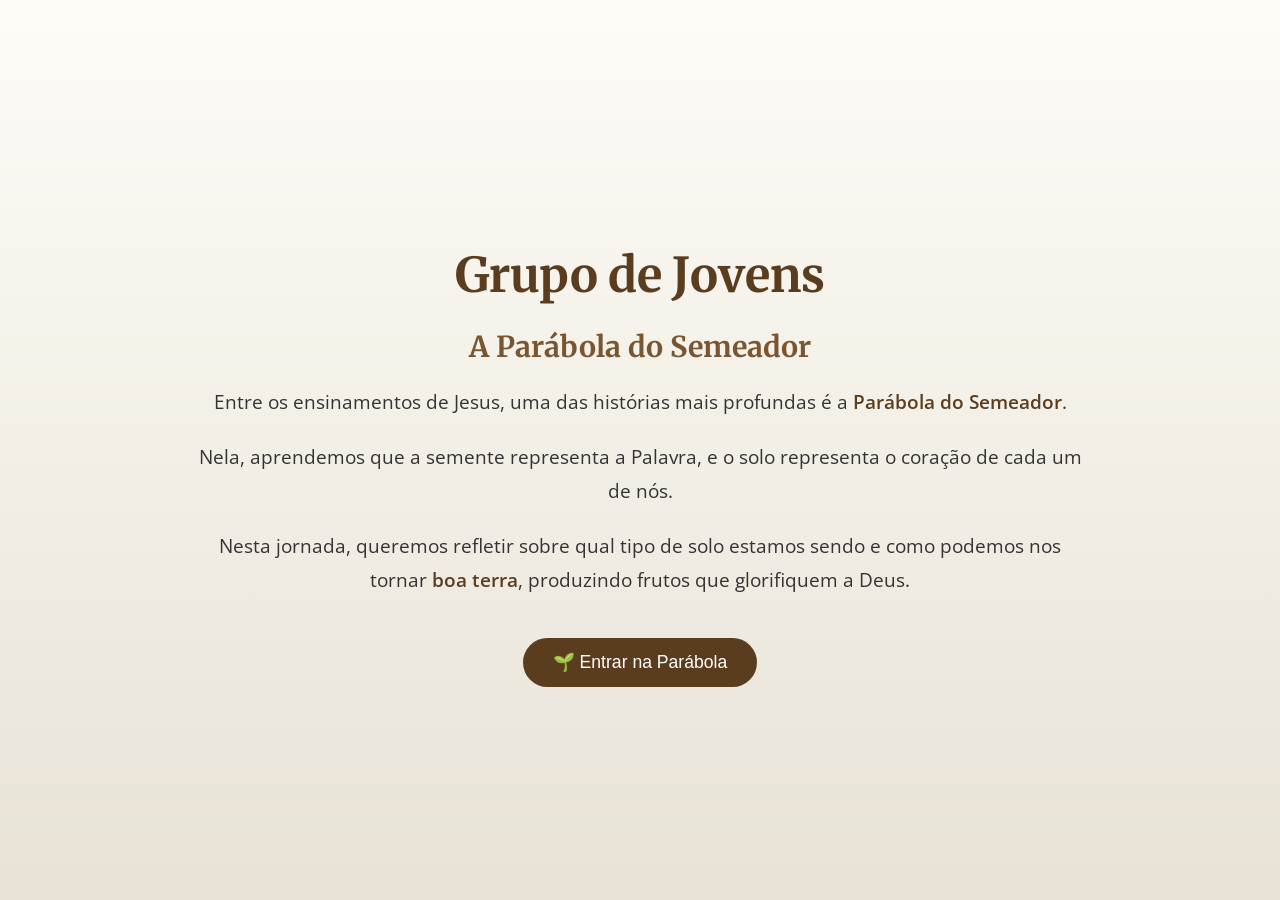
==== index.html @ f618abe8 "trinitas" ====
<!DOCTYPE html>
<html lang="pt-BR">
<head>
    <meta charset="UTF-8">
    <meta name="viewport" content="width=device-width, initial-scale=1.0">
    <title>Grupo de Jovens - Parábola do Semeador</title>

    <!-- Mesmas fontes -->
    <link href="https://fonts.googleapis.com/css2?family=Merriweather:wght@400;700&family=Open+Sans:wght@400;600&display=swap" rel="stylesheet">

    <style>
        body {
            margin: 0;
            font-family: 'Open Sans', sans-serif;
            background: linear-gradient(to bottom, #fdfcf7, #e8e2d6);
            color: #333;
            display: flex;
            justify-content: center;
            align-items: center;
            min-height: 100vh;
            text-align: center;
        }

        .container {
            max-width: 900px;
            padding: 40px 20px;
            animation: fadeIn 1.5s ease-in-out;
        }

        h1 {
            font-family: 'Merriweather', serif;
            font-size: 3em;
            color: #5a3d1e;
            margin-bottom: 20px;
        }

        h2 {
            font-family: 'Merriweather', serif;
            font-size: 1.8em;
            color: #7a5630;
            margin-bottom: 20px;
        }

        p {
            font-size: 1.2em;
            line-height: 1.8;
            margin-bottom: 20px;
        }

        .highlight {
            font-weight: 600;
            color: #5a3d1e;
        }

        button {
            background: #5a3d1e;
            color: white;
            border: none;
            padding: 14px 30px;
            border-radius: 30px;
            cursor: pointer;
            font-size: 1.1em;
            transition: all 0.3s ease;
            margin-top: 20px;
        }

        button:hover {
            background: #7a5630;
            transform: scale(1.05);
        }

        @keyframes fadeIn {
            from { opacity: 0; transform: translateY(20px); }
            to { opacity: 1; transform: translateY(0); }
        }

        @media (max-width: 600px) {
            h1 { font-size: 2em; }
            h2 { font-size: 1.4em; }
            p { font-size: 1em; }
        }
    </style>
</head>

<body>

    <div class="container">
        <h1>Grupo de Jovens</h1>
        <h2>A Parábola do Semeador</h2>

        <p>
            Entre os ensinamentos de Jesus, uma das histórias mais profundas é a
            <span class="highlight">Parábola do Semeador</span>.
        </p>

        <p>
            Nela, aprendemos que a semente representa a Palavra,
            e o solo representa o coração de cada um de nós.
        </p>

        <p>
            Nesta jornada, queremos refletir sobre qual tipo de solo estamos sendo
            e como podemos nos tornar <span class="highlight">boa terra</span>,
            produzindo frutos que glorifiquem a Deus.
        </p>
<footer>
 <button onclick="window.location.href='parabola.html'">
            🌱 Entrar na Parábola
        </button>
</footer>
       
    </div>
</body>
</html>
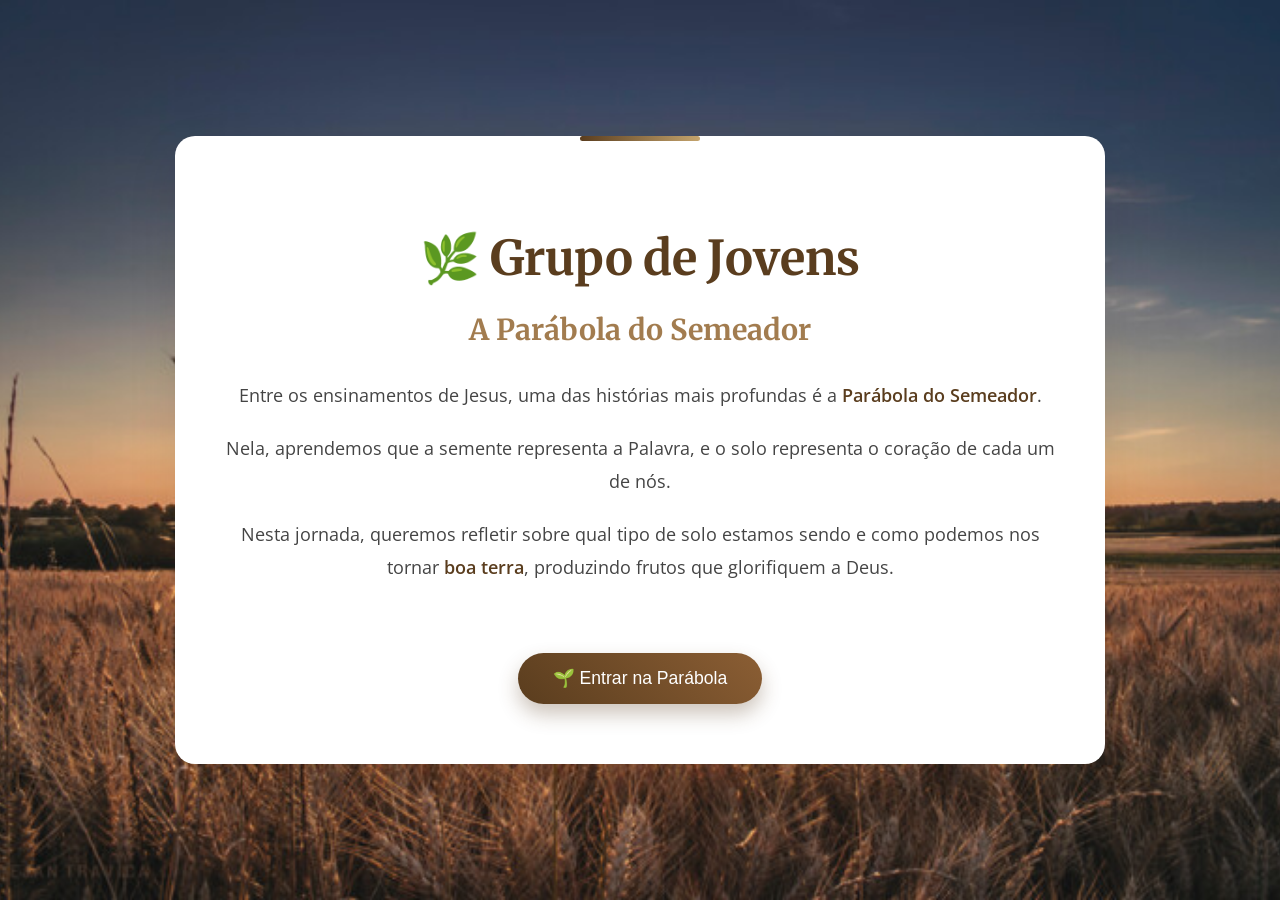
==== commit c27a2bef: "teste" ====
--- a/index.html
+++ b/index.html
@@ -5,45 +5,66 @@
     <meta name="viewport" content="width=device-width, initial-scale=1.0">
     <title>Grupo de Jovens - Parábola do Semeador</title>
 
-    <!-- Mesmas fontes -->
     <link href="https://fonts.googleapis.com/css2?family=Merriweather:wght@400;700&family=Open+Sans:wght@400;600&display=swap" rel="stylesheet">
 
     <style>
         body {
             margin: 0;
             font-family: 'Open Sans', sans-serif;
-            background: linear-gradient(to bottom, #fdfcf7, #e8e2d6);
-            color: #333;
             display: flex;
             justify-content: center;
             align-items: center;
             min-height: 100vh;
-            text-align: center;
+            justify-content: center;
+            align-items: center;
+            min-height: 100vh;
+            background-image: url(./imagem/foto1.jpg);
+            background-size: cover;
+            background-position: center;
+
         }
 
         .container {
-            max-width: 900px;
-            padding: 40px 20px;
-            animation: fadeIn 1.5s ease-in-out;
+            background: white;
+            max-width: 850px;
+            padding: 60px 40px;
+            border-radius: 20px;
+            box-shadow: 0 20px 50px rgba(0,0,0,0.1);
+            text-align: center;
+            animation: fadeIn 1.2s ease;
+            position: relative;
+        }
+
+        .container::before {
+            content: "";
+            position: absolute;
+            top: 0;
+            left: 50%;
+            transform: translateX(-50%);
+            width: 120px;
+            height: 5px;
+            background: linear-gradient(to right, #5a3d1e, #c5a46d);
+            border-radius: 10px;
         }
 
         h1 {
             font-family: 'Merriweather', serif;
             font-size: 3em;
             color: #5a3d1e;
-            margin-bottom: 20px;
+            margin-bottom: 10px;
         }
 
         h2 {
             font-family: 'Merriweather', serif;
             font-size: 1.8em;
-            color: #7a5630;
-            margin-bottom: 20px;
+            color: #a27c4f;
+            margin-bottom: 30px;
         }
 
         p {
-            font-size: 1.2em;
+            font-size: 1.15em;
             line-height: 1.8;
+            color: #444;
             margin-bottom: 20px;
         }
 
@@ -53,31 +74,54 @@
         }
 
         button {
-            background: #5a3d1e;
+            background: linear-gradient(45deg, #5a3d1e, #8b5e34);
             color: white;
             border: none;
-            padding: 14px 30px;
-            border-radius: 30px;
+            padding: 15px 35px;
+            border-radius: 50px;
             cursor: pointer;
             font-size: 1.1em;
-            transition: all 0.3s ease;
-            margin-top: 20px;
+            transition: 0.3s ease;
+            margin-top: 30px;
+            box-shadow: 0 10px 20px rgba(90,61,30,0.3);
         }
 
         button:hover {
-            background: #7a5630;
-            transform: scale(1.05);
+            transform: translateY(-3px);
+            box-shadow: 0 15px 30px rgba(90,61,30,0.4);
+        }
+
+        footer {
+            margin-top: 40px;
         }
 
         @keyframes fadeIn {
-            from { opacity: 0; transform: translateY(20px); }
-            to { opacity: 1; transform: translateY(0); }
+            from {
+                opacity: 0;
+                transform: translateY(20px);
+            }
+            to {
+                opacity: 1;
+                transform: translateY(0);
+            }
         }
 
         @media (max-width: 600px) {
-            h1 { font-size: 2em; }
-            h2 { font-size: 1.4em; }
-            p { font-size: 1em; }
+            .container {
+                padding: 40px 20px;
+            }
+
+            h1 {
+                font-size: 2em;
+            }
+
+            h2 {
+                font-size: 1.4em;
+            }
+
+            p {
+                font-size: 1em;
+            }
         }
     </style>
 </head>
@@ -85,7 +129,7 @@
 <body>
 
     <div class="container">
-        <h1>Grupo de Jovens</h1>
+        <h1>🌿 Grupo de Jovens</h1>
         <h2>A Parábola do Semeador</h2>
 
         <p>
@@ -103,12 +147,13 @@
             e como podemos nos tornar <span class="highlight">boa terra</span>,
             produzindo frutos que glorifiquem a Deus.
         </p>
-<footer>
- <button onclick="window.location.href='parabola.html'">
-            🌱 Entrar na Parábola
-        </button>
-</footer>
-       
+
+        <footer>
+            <button onclick="window.location.href='parabola.html'">
+                🌱 Entrar na Parábola
+            </button>
+        </footer>
     </div>
+
 </body>
 </html>
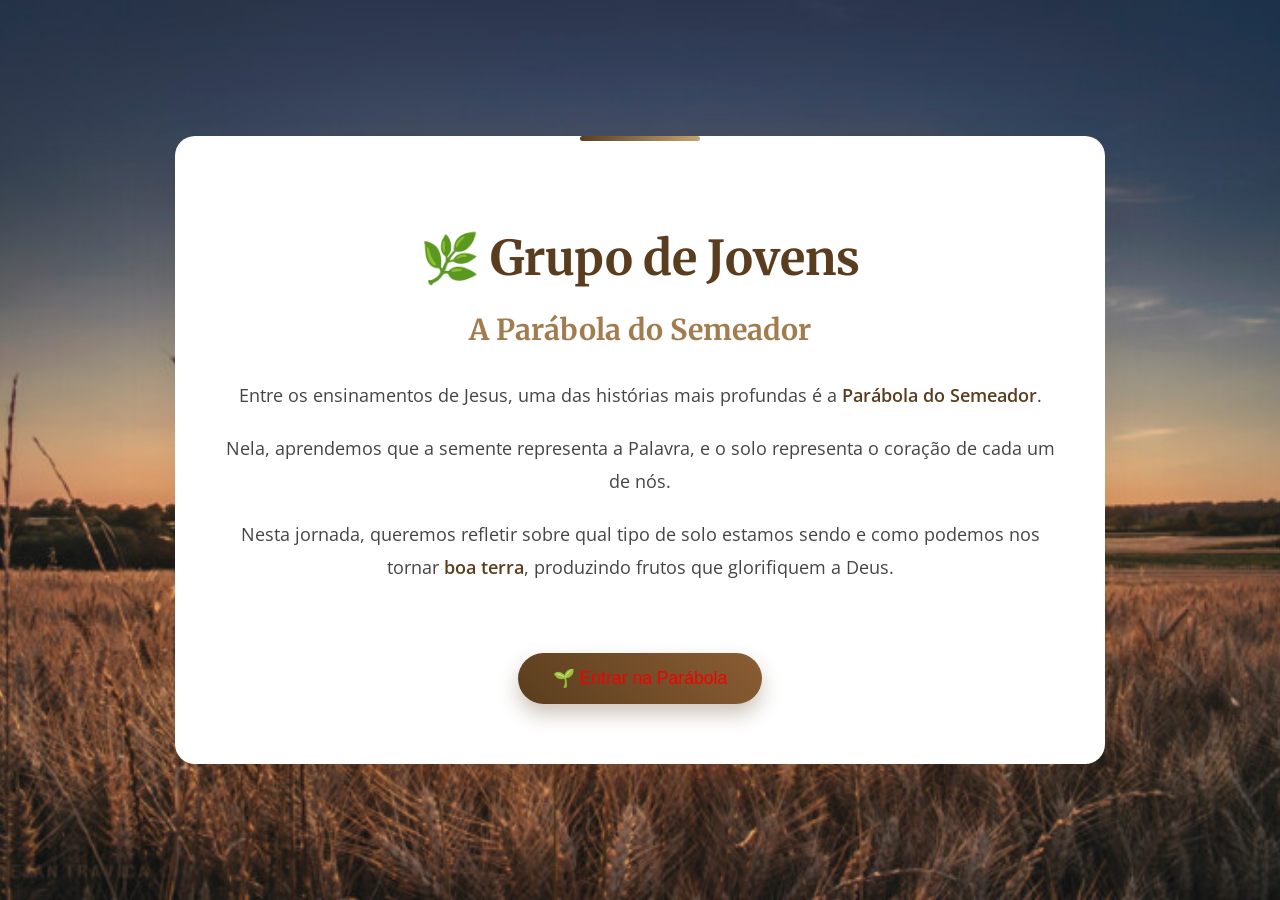
==== commit bacfc36e: "vbbbbbbbbbbbbb" ====
--- a/index.html
+++ b/index.html
@@ -75,7 +75,7 @@
 
         button {
             background: linear-gradient(45deg, #5a3d1e, #8b5e34);
-            color: white;
+            color: rgb(245, 0, 0);
             border: none;
             padding: 15px 35px;
             border-radius: 50px;
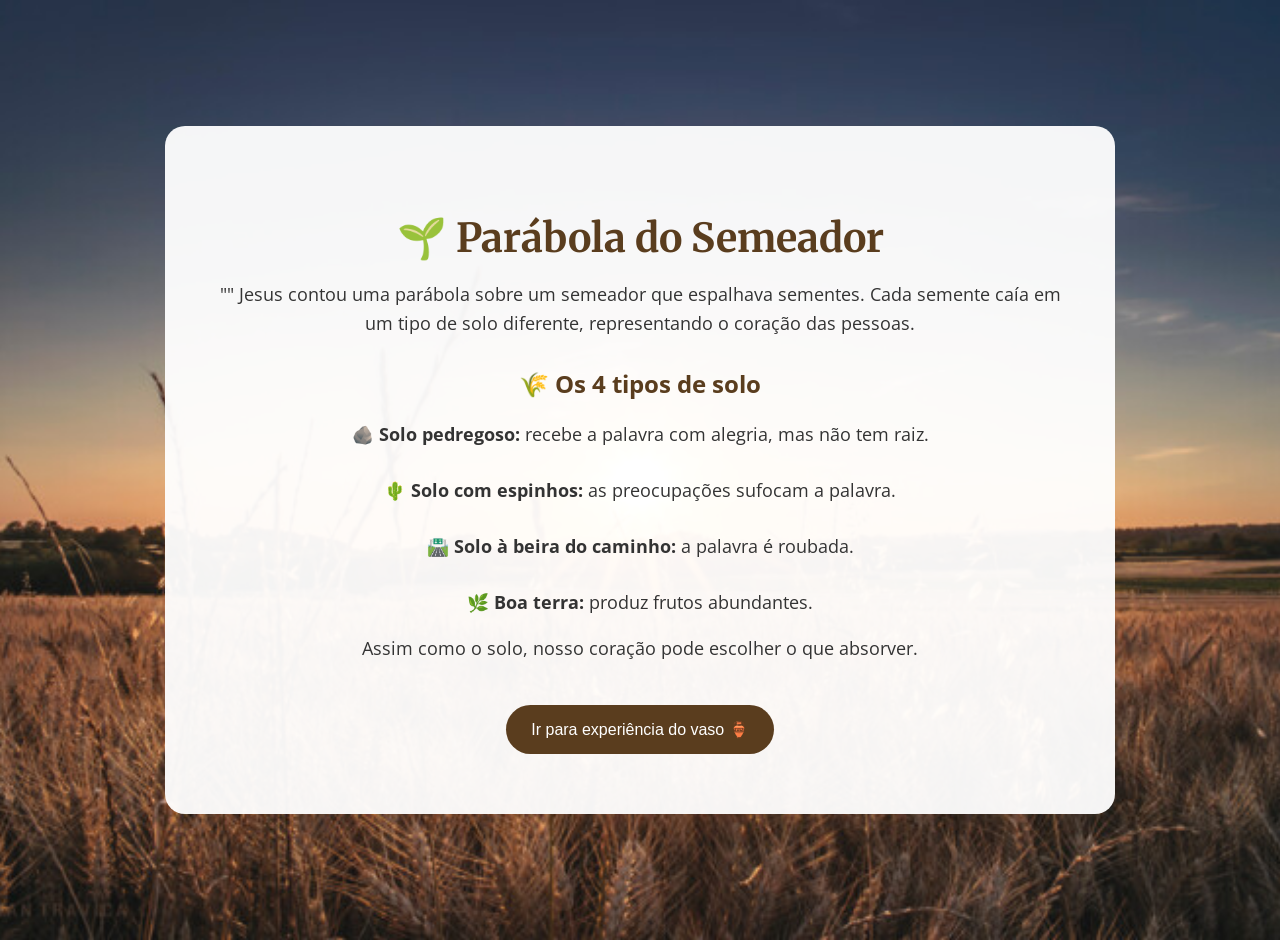
==== commit 34466274: "gg" ====
--- a/index.html
+++ b/index.html
@@ -1,159 +1,123 @@
 <!DOCTYPE html>
 <html lang="pt-BR">
 <head>
-    <meta charset="UTF-8">
-    <meta name="viewport" content="width=device-width, initial-scale=1.0">
-    <title>Grupo de Jovens - Parábola do Semeador</title>
+  <meta charset="UTF-8">
+  <meta name="viewport" content="width=device-width, initial-scale=1.0">
 
-    <link href="https://fonts.googleapis.com/css2?family=Merriweather:wght@400;700&family=Open+Sans:wght@400;600&display=swap" rel="stylesheet">
+  <title>Parábola do Semeador</title>
 
-    <style>
-        body {
-            margin: 0;
-            font-family: 'Open Sans', sans-serif;
-            display: flex;
-            justify-content: center;
-            align-items: center;
-            min-height: 100vh;
-            justify-content: center;
-            align-items: center;
-            min-height: 100vh;
-            background-image: url(./imagem/foto1.jpg);
-            background-size: cover;
-            background-position: center;
+  <link href="https://fonts.googleapis.com/css2?family=Merriweather:wght@400;700&family=Open+Sans:wght@400;600&display=swap" rel="stylesheet">
 
-        }
+  <style>
+    body {
+      margin: 0;
+      font-family: 'Open Sans', sans-serif;
+      background-image: url(./imagem/foto1.jpg);
+      background-size: cover;
+      background-position: center;
+      display: flex;
+      justify-content: center;
+      align-items: center;
+      min-height: 100vh;
+      padding: 20px;
+    }
 
-        .container {
-            background: white;
-            max-width: 850px;
-            padding: 60px 40px;
-            border-radius: 20px;
-            box-shadow: 0 20px 50px rgba(0,0,0,0.1);
-            text-align: center;
-            animation: fadeIn 1.2s ease;
-            position: relative;
-        }
+    .container {
+      background: rgba(255,255,255,0.95);
+      max-width: 850px;
+      width: 100%;
+      padding: 60px 50px;
+      border-radius: 20px;
+      text-align: center;
+    }
 
-        .container::before {
-            content: "";
-            position: absolute;
-            top: 0;
-            left: 50%;
-            transform: translateX(-50%);
-            width: 120px;
-            height: 5px;
-            background: linear-gradient(to right, #5a3d1e, #c5a46d);
-            border-radius: 10px;
-        }
+    h1 {
+      font-family: 'Merriweather', serif;
+      font-size: 2.5em;
+      margin-bottom: 10px;
+      color: #5a3d1e;
+    }
 
-        h1 {
-            font-family: 'Merriweather', serif;
-            font-size: 3em;
-            color: #5a3d1e;
-            margin-bottom: 10px;
-        }
+    h2 {
+      margin-top: 30px;
+      color: #5a3d1e;
+    }
 
-        h2 {
-            font-family: 'Merriweather', serif;
-            font-size: 1.8em;
-            color: #a27c4f;
-            margin-bottom: 30px;
-        }
+    p {
+      font-size: 1.1em;
+      color: #333;
+      line-height: 1.6;
+    }
 
-        p {
-            font-size: 1.15em;
-            line-height: 1.8;
-            color: #444;
-            margin-bottom: 20px;
-        }
+    button {
+      margin-top: 25px;
+      padding: 15px 25px;
+      font-size: 16px;
+      border: none;
+      border-radius: 25px;
+      background: #5a3d1e;
+      color: white;
+      cursor: pointer;
+    }
 
-        .highlight {
-            font-weight: 600;
-            color: #5a3d1e;
-        }
+    button:hover {
+      background: #7a5630;
+    }
 
-        button {
-            background: linear-gradient(45deg, #5a3d1e, #8b5e34);
-            color: rgb(245, 0, 0);
-            border: none;
-            padding: 15px 35px;
-            border-radius: 50px;
-            cursor: pointer;
-            font-size: 1.1em;
-            transition: 0.3s ease;
-            margin-top: 30px;
-            box-shadow: 0 10px 20px rgba(90,61,30,0.3);
-        }
+    /* RESPONSIVO */
+    @media (max-width: 600px) {
 
-        button:hover {
-            transform: translateY(-3px);
-            box-shadow: 0 15px 30px rgba(90,61,30,0.4);
-        }
+      .container {
+        padding: 30px 20px;
+      }
 
-        footer {
-            margin-top: 40px;
-        }
+      h1 {
+        font-size: 1.8em;
+      }
 
-        @keyframes fadeIn {
-            from {
-                opacity: 0;
-                transform: translateY(20px);
-            }
-            to {
-                opacity: 1;
-                transform: translateY(0);
-            }
-        }
+      h2 {
+        font-size: 1.3em;
+      }
 
-        @media (max-width: 600px) {
-            .container {
-                padding: 40px 20px;
-            }
+      p {
+        font-size: 1em;
+      }
 
-            h1 {
-                font-size: 2em;
-            }
-
-            h2 {
-                font-size: 1.4em;
-            }
-
-            p {
-                font-size: 1em;
-            }
-        }
-    </style>
+      button {
+        width: 100%;
+      }
+    }
+  </style>
 </head>
 
 <body>
 
-    <div class="container">
-        <h1>🌿 Grupo de Jovens</h1>
-        <h2>A Parábola do Semeador</h2>
+  <div class="container">
+    <h1>🌱 Parábola do Semeador</h1>
 
-        <p>
-            Entre os ensinamentos de Jesus, uma das histórias mais profundas é a
-            <span class="highlight">Parábola do Semeador</span>.
-        </p>
+    <p>""
+      Jesus contou uma parábola sobre um semeador que espalhava sementes.
+      Cada semente caía em um tipo de solo diferente, representando o coração das pessoas.
+    </p>
 
-        <p>
-            Nela, aprendemos que a semente representa a Palavra,
-            e o solo representa o coração de cada um de nós.
-        </p>
+    <h2>🌾 Os 4 tipos de solo</h2>
 
-        <p>
-            Nesta jornada, queremos refletir sobre qual tipo de solo estamos sendo
-            e como podemos nos tornar <span class="highlight">boa terra</span>,
-            produzindo frutos que glorifiquem a Deus.
-        </p>
+    <p>
+      🪨 <b>Solo pedregoso:</b> recebe a palavra com alegria, mas não tem raiz.<br><br>
+      🌵 <b>Solo com espinhos:</b> as preocupações sufocam a palavra.<br><br>
+      🛣️ <b>Solo à beira do caminho:</b> a palavra é roubada.<br><br>
+      🌿 <b>Boa terra:</b> produz frutos abundantes.
+    </p>
 
-        <footer>
-            <button onclick="window.location.href='parabola.html'">
-                🌱 Entrar na Parábola
-            </button>
-        </footer>
-    </div>
+    <p>
+      Assim como o solo, nosso coração pode escolher o que absorver.
+    </p>
+
+    <button onclick="window.location.href='parabola.html'">
+      Ir para experiência do vaso 🏺
+    </button>
+
+  </div>
 
 </body>
 </html>
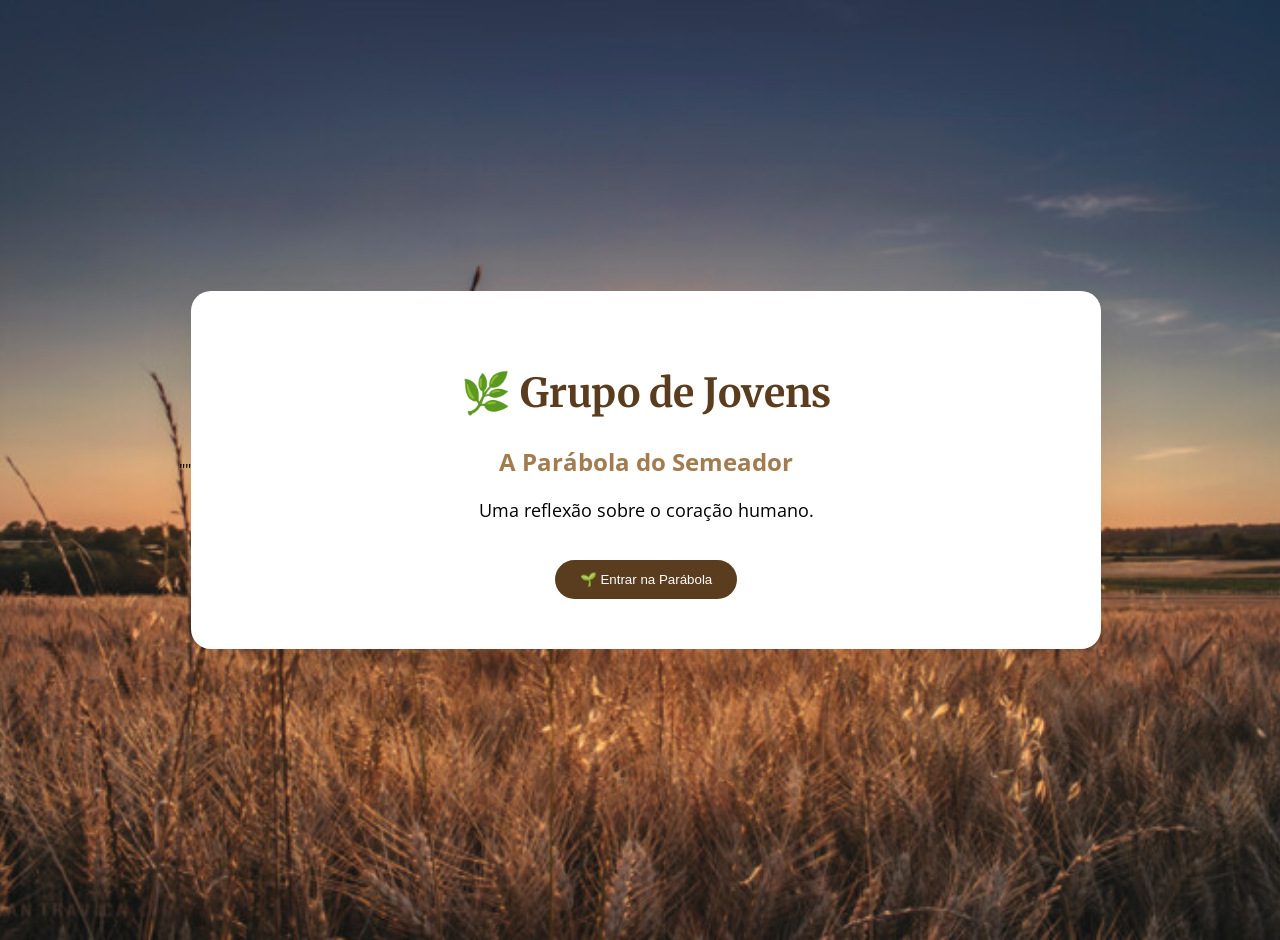
==== commit 139e0652: "gg?" ====
--- a/index.html
+++ b/index.html
@@ -1,123 +1,83 @@
 <!DOCTYPE html>
 <html lang="pt-BR">
 <head>
-  <meta charset="UTF-8">
-  <meta name="viewport" content="width=device-width, initial-scale=1.0">
+<meta charset="UTF-8">
+<meta name="viewport" content="width=device-width, initial-scale=1.0">
 
-  <title>Parábola do Semeador</title>
+<title>Grupo de Jovens</title>
 
-  <link href="https://fonts.googleapis.com/css2?family=Merriweather:wght@400;700&family=Open+Sans:wght@400;600&display=swap" rel="stylesheet">
+<link href="https://fonts.googleapis.com/css2?family=Merriweather:wght@400;700&family=Open+Sans:wght@400;600&display=swap" rel="stylesheet">
 
-  <style>
-    body {
-      margin: 0;
-      font-family: 'Open Sans', sans-serif;
-      background-image: url(./imagem/foto1.jpg);
-      background-size: cover;
-      background-position: center;
-      display: flex;
-      justify-content: center;
-      align-items: center;
-      min-height: 100vh;
-      padding: 20px;
-    }
+<style>
+body {
+    margin: 0;
+    font-family: 'Open Sans', sans-serif;
+    display: flex;
+    justify-content: center;
+    align-items: center;
+    min-height: 100vh;
+    background-image: url(./imagem/foto1.jpg);
+    background-size: cover;
+    background-position: center;
+    padding: 20px;
+}
 
-    .container {
-      background: rgba(255,255,255,0.95);
-      max-width: 850px;
-      width: 100%;
-      padding: 60px 50px;
-      border-radius: 20px;
-      text-align: center;
-    }
+.container {
+    background: white;
+    width: 100%;
+    max-width: 850px;
+    padding: 50px 30px;
+    border-radius: 20px;
+    box-shadow: 0 20px 50px rgba(0,0,0,0.1);
+    text-align: center;
+}
 
-    h1 {
-      font-family: 'Merriweather', serif;
-      font-size: 2.5em;
-      margin-bottom: 10px;
-      color: #5a3d1e;
-    }
+h1 {
+    font-family: 'Merriweather', serif;
+    font-size: 2.5em;
+    color: #5a3d1e;
+}
 
-    h2 {
-      margin-top: 30px;
-      color: #5a3d1e;
-    }
+h2 {
+    font-size: 1.5em;
+    color: #a27c4f;
+}
 
-    p {
-      font-size: 1.1em;
-      color: #333;
-      line-height: 1.6;
-    }
+p {
+    font-size: 1.1em;
+}
 
-    button {
-      margin-top: 25px;
-      padding: 15px 25px;
-      font-size: 16px;
-      border: none;
-      border-radius: 25px;
-      background: #5a3d1e;
-      color: white;
-      cursor: pointer;
-    }
+button {
+    margin-top: 20px;
+    padding: 12px 25px;
+    border-radius: 30px;
+    border: none;
+    background: #5a3d1e;
+    color: white;
+    cursor: pointer;
+}
 
-    button:hover {
-      background: #7a5630;
-    }
-
-    /* RESPONSIVO */
-    @media (max-width: 600px) {
-
-      .container {
-        padding: 30px 20px;
-      }
-
-      h1 {
-        font-size: 1.8em;
-      }
-
-      h2 {
-        font-size: 1.3em;
-      }
-
-      p {
-        font-size: 1em;
-      }
-
-      button {
-        width: 100%;
-      }
-    }
-  </style>
-</head>
+/* RESPONSIVO */
+@media (max-width: 600px) {
+    h1 { font-size: 1.8em; }
+    h2 { font-size: 1.2em; }
+    p { font-size: 1em; }
+}
+</style>
+</head>""
 
 <body>
 
-  <div class="container">
-    <h1>🌱 Parábola do Semeador</h1>
+<div class="container">
+    <h1>🌿 Grupo de Jovens</h1>
+    <h2>A Parábola do Semeador</h2>
 
-    <p>""
-      Jesus contou uma parábola sobre um semeador que espalhava sementes.
-      Cada semente caía em um tipo de solo diferente, representando o coração das pessoas.
-    </p>
-
-    <h2>🌾 Os 4 tipos de solo</h2>
-
-    <p>
-      🪨 <b>Solo pedregoso:</b> recebe a palavra com alegria, mas não tem raiz.<br><br>
-      🌵 <b>Solo com espinhos:</b> as preocupações sufocam a palavra.<br><br>
-      🛣️ <b>Solo à beira do caminho:</b> a palavra é roubada.<br><br>
-      🌿 <b>Boa terra:</b> produz frutos abundantes.
-    </p>
-
-    <p>
-      Assim como o solo, nosso coração pode escolher o que absorver.
-    </p>
+    <p>Uma reflexão sobre o coração humano.</p>
 
     <button onclick="window.location.href='parabola.html'">
-      Ir para experiência do vaso 🏺
+        🌱 Entrar na Parábola
     </button>
-
-  </div>
+</div>
 
 </body>
 </html>
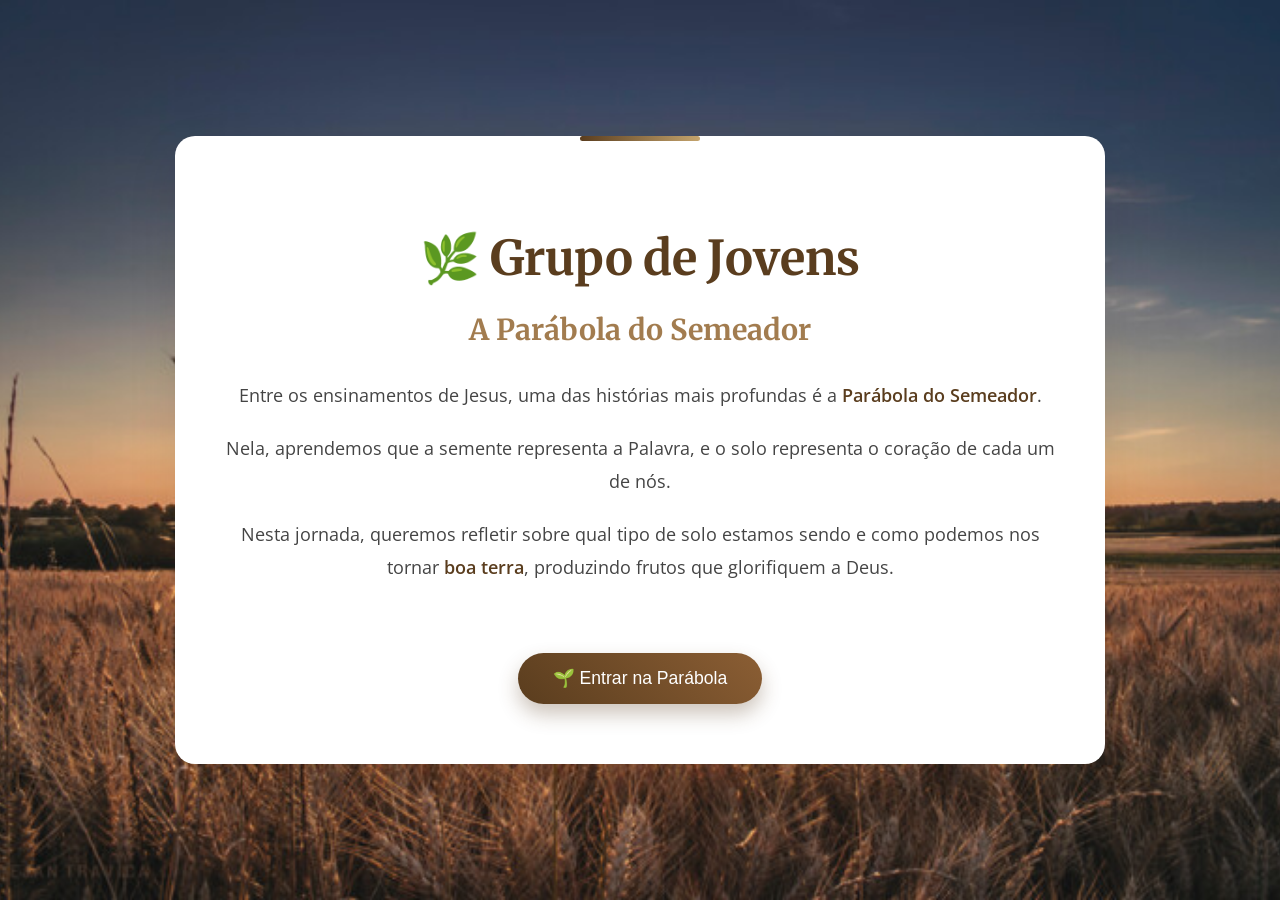
==== commit 341d10a8: "gg?" ====
--- a/index.html
+++ b/index.html
@@ -1,83 +1,182 @@
 <!DOCTYPE html>
 <html lang="pt-BR">
 <head>
-<meta charset="UTF-8">
-<meta name="viewport" content="width=device-width, initial-scale=1.0">
+    <meta charset="UTF-8">
+    <meta name="viewport" content="width=device-width, initial-scale=1.0">
+    <title>Grupo de Jovens - Parábola do Semeador</title>
 
-<title>Grupo de Jovens</title>
+    <link href="https://fonts.googleapis.com/css2?family=Merriweather:wght@400;700&family=Open+Sans:wght@400;600&display=swap" rel="stylesheet">
 
-<link href="https://fonts.googleapis.com/css2?family=Merriweather:wght@400;700&family=Open+Sans:wght@400;600&display=swap" rel="stylesheet">
+    <style>
+        body {
+            margin: 0;
+            font-family: 'Open Sans', sans-serif;
+            display: flex;
+            justify-content: center;
+            align-items: center;
+            min-height: 100vh;
+            justify-content: center;
+            align-items: center;
+            min-height: 100vh;
+            background-image: url(./imagem/foto1.jpg);
+            background-size: cover;
+            background-position: center;
 
-<style>
-body {
-    margin: 0;
-    font-family: 'Open Sans', sans-serif;
-    display: flex;
-    justify-content: center;
-    align-items: center;
-    min-height: 100vh;
-    background-image: url(./imagem/foto1.jpg);
-    background-size: cover;
-    background-position: center;
-    padding: 20px;
-}
+        }
 
-.container {
-    background: white;
-    width: 100%;
-    max-width: 850px;
-    padding: 50px 30px;
-    border-radius: 20px;
-    box-shadow: 0 20px 50px rgba(0,0,0,0.1);
-    text-align: center;
-}
+        .container {
+            background: white;
+            max-width: 850px;
+            padding: 60px 40px;
+            border-radius: 20px;
+            box-shadow: 0 20px 50px rgba(0,0,0,0.1);
+            text-align: center;
+            animation: fadeIn 1.2s ease;
+            position: relative;
+        }
 
-h1 {
-    font-family: 'Merriweather', serif;
-    font-size: 2.5em;
-    color: #5a3d1e;
-}
+        .container::before {
+            content: "";
+            position: absolute;
+            top: 0;
+            left: 50%;
+            transform: translateX(-50%);
+            width: 120px;
+            height: 5px;
+            background: linear-gradient(to right, #5a3d1e, #c5a46d);
+            border-radius: 10px;
+        }
 
-h2 {
-    font-size: 1.5em;
-    color: #a27c4f;
-}
+        h1 {
+            font-family: 'Merriweather', serif;
+            font-size: 3em;
+            color: #5a3d1e;
+            margin-bottom: 10px;
+        }
 
-p {
-    font-size: 1.1em;
-}
+        h2 {
+            font-family: 'Merriweather', serif;
+            font-size: 1.8em;
+            color: #a27c4f;
+            margin-bottom: 30px;
+        }
 
-button {
-    margin-top: 20px;
-    padding: 12px 25px;
-    border-radius: 30px;
-    border: none;
-    background: #5a3d1e;
-    color: white;
-    cursor: pointer;
-}
+        p {
+            font-size: 1.15em;
+            line-height: 1.8;
+            color: #444;
+            margin-bottom: 20px;
+        }
 
-/* RESPONSIVO */
-@media (max-width: 600px) {
-    h1 { font-size: 1.8em; }
-    h2 { font-size: 1.2em; }
-    p { font-size: 1em; }
-}
-</style>
-</head>""
+        .highlight {
+            font-weight: 600;
+            color: #5a3d1e;
+        }
+
+        button {
+            background: linear-gradient(45deg, #5a3d1e, #8b5e34);
+            color: rgb(255, 255, 255);
+            border: none;
+            padding: 15px 35px;
+            border-radius: 50px;
+            cursor: pointer;
+            font-size: 1.1em;
+            transition: 0.3s ease;
+            margin-top: 30px;
+            box-shadow: 0 10px 20px rgba(90,61,30,0.3);
+        }
+
+        button:hover {
+            transform: translateY(-3px);
+            box-shadow: 0 15px 30px rgba(90,61,30,0.4);
+        }
+
+        footer {
+            margin-top: 40px;
+        }
+
+        @keyframes fadeIn {
+            from {
+                opacity: 0;
+                transform: translateY(20px);
+            }
+            to {
+                opacity: 1;
+                transform: translateY(0);
+            }
+        }
+
+        @media (max-width: 600px) {
+            .container {
+                padding: 40px 20px;
+            }
+
+            h1 {
+                font-size: 2em;
+            }
+
+            h2 {
+                font-size: 1.4em;
+            }
+
+            p {
+                font-size: 1em;
+            }
+        }
+        /* RESPONSIVO */
+    @media (max-width: 600px) {
+
+      .container {
+        padding: 30px 20px;
+      }
+
+      h1 {
+        font-size: 1.8em;
+      }
+
+      h2 {
+        font-size: 1.3em;
+      }
+
+      p {
+        font-size: 1em;
+      }
+
+      button {
+        width: 100%;
+      }
+    }
+    </style>
+</head>
 
 <body>
 
-<div class="container">
-    <h1>🌿 Grupo de Jovens</h1>
-    <h2>A Parábola do Semeador</h2>
+    <div class="container">
+        <h1>🌿 Grupo de Jovens</h1>
+        <h2>A Parábola do Semeador</h2>
 
-    <p>Uma reflexão sobre o coração humano.</p>
+        <p>
+            Entre os ensinamentos de Jesus, uma das histórias mais profundas é a
+            <span class="highlight">Parábola do Semeador</span>.
+        </p>
 
-    <button onclick="window.location.href='parabola.html'">
-        🌱 Entrar na Parábola
-    </button>
-</div>
+        <p>
+            Nela, aprendemos que a semente representa a Palavra,
+            e o solo representa o coração de cada um de nós.
+        </p>
+
+        <p>
+            Nesta jornada, queremos refletir sobre qual tipo de solo estamos sendo
+            e como podemos nos tornar <span class="highlight">boa terra</span>,
+            produzindo frutos que glorifiquem a Deus.
+        </p>
+
+        <footer>
+            <button onclick="window.location.href='parabola.html'">
+                🌱 Entrar na Parábola
+            </button>
+        </footer>
+    </div>
 
 </body>
 </html>
